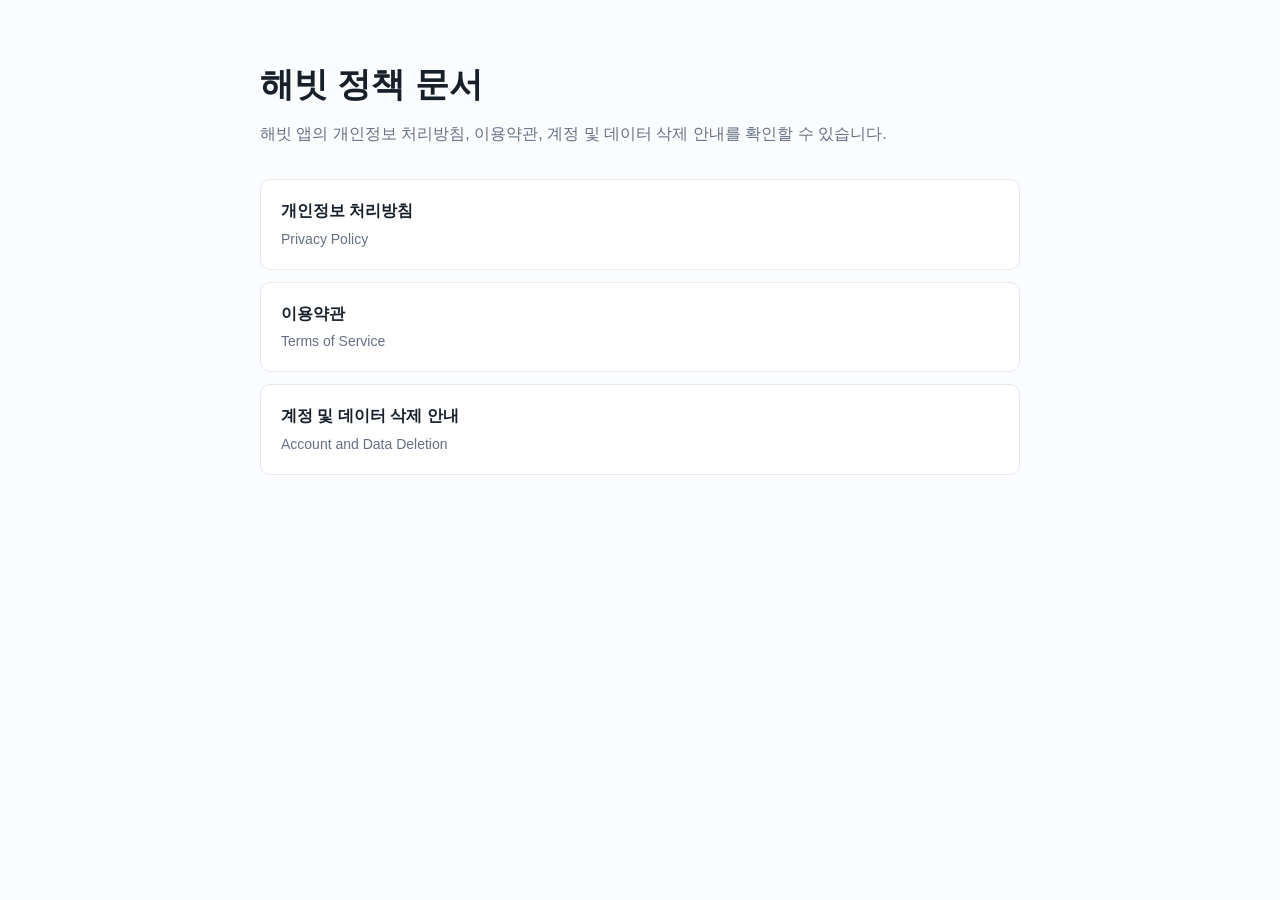
==== index.html @ b988b0a7 "Add Habbit policy pages" ====
<!doctype html>
<html lang="ko">
<head>
  <meta charset="utf-8">
  <meta name="viewport" content="width=device-width, initial-scale=1">
  <title>해빗 정책 문서</title>
  <style>
    :root {
      color-scheme: light;
      --ink: #17202a;
      --muted: #667085;
      --line: #e6e9ef;
      --accent: #14b8a6;
      --bg: #fbfcfd;
    }
    * { box-sizing: border-box; }
    body {
      margin: 0;
      background: var(--bg);
      color: var(--ink);
      font-family: -apple-system, BlinkMacSystemFont, "Segoe UI", sans-serif;
      line-height: 1.65;
    }
    main {
      width: min(760px, calc(100% - 40px));
      margin: 0 auto;
      padding: 64px 0;
    }
    h1 {
      margin: 0 0 10px;
      font-size: 34px;
      line-height: 1.2;
    }
    p { color: var(--muted); }
    nav {
      display: grid;
      gap: 12px;
      margin-top: 32px;
    }
    a {
      display: block;
      padding: 18px 20px;
      border: 1px solid var(--line);
      border-radius: 10px;
      background: #fff;
      color: var(--ink);
      text-decoration: none;
      font-weight: 700;
    }
    a span {
      display: block;
      margin-top: 3px;
      color: var(--muted);
      font-size: 14px;
      font-weight: 500;
    }
    a:hover { border-color: var(--accent); }
  </style>
</head>
<body>
  <main>
    <h1>해빗 정책 문서</h1>
    <p>해빗 앱의 개인정보 처리방침, 이용약관, 계정 및 데이터 삭제 안내를 확인할 수 있습니다.</p>
    <nav aria-label="정책 문서">
      <a href="./privacy/">개인정보 처리방침<span>Privacy Policy</span></a>
      <a href="./terms/">이용약관<span>Terms of Service</span></a>
      <a href="./data-deletion/">계정 및 데이터 삭제 안내<span>Account and Data Deletion</span></a>
    </nav>
  </main>
</body>
</html>
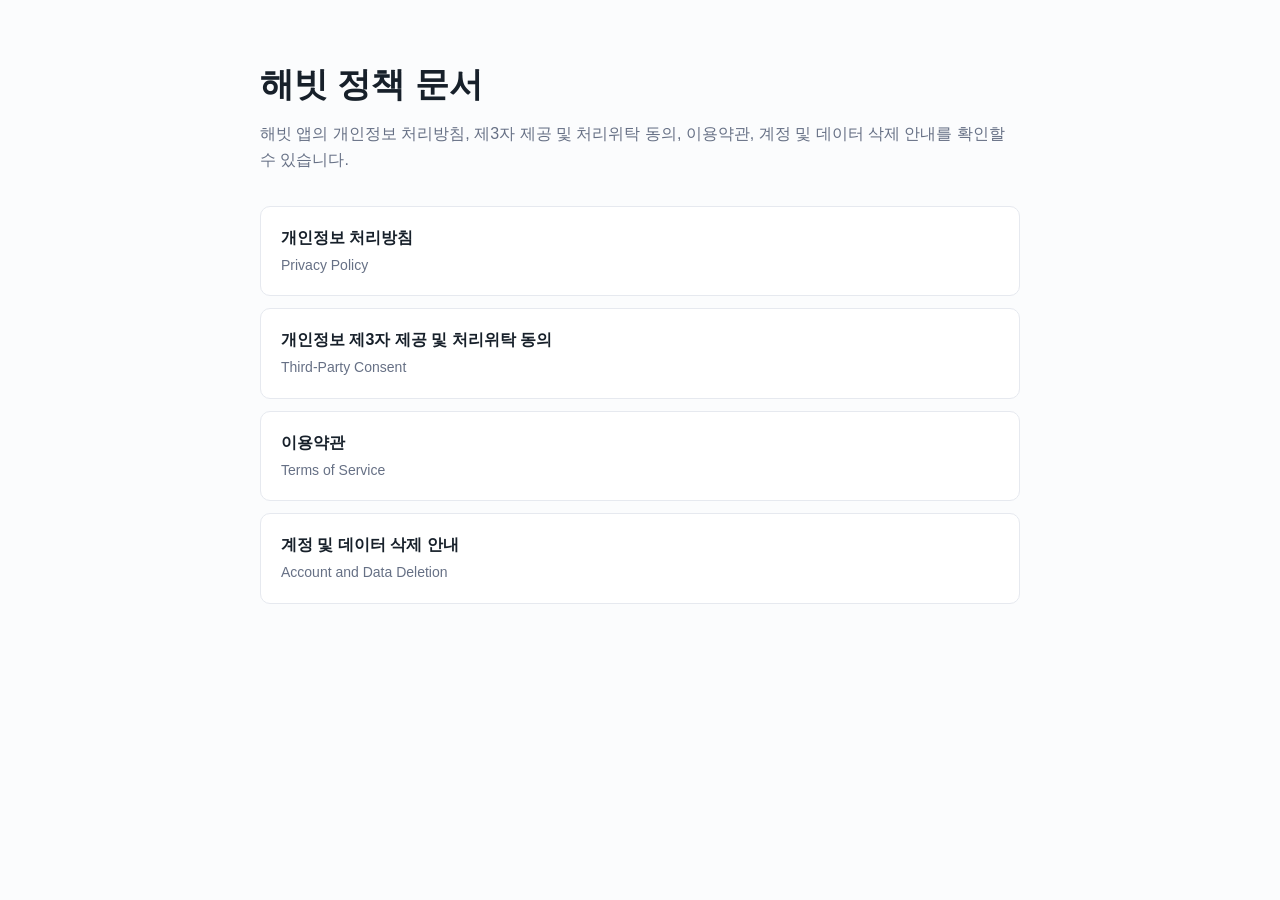
==== commit cc7df04a: "Update privacy policy and third-party consent" ====
--- a/index.html
+++ b/index.html
@@ -60,9 +60,10 @@
 <body>
   <main>
     <h1>해빗 정책 문서</h1>
-    <p>해빗 앱의 개인정보 처리방침, 이용약관, 계정 및 데이터 삭제 안내를 확인할 수 있습니다.</p>
+    <p>해빗 앱의 개인정보 처리방침, 제3자 제공 및 처리위탁 동의, 이용약관, 계정 및 데이터 삭제 안내를 확인할 수 있습니다.</p>
     <nav aria-label="정책 문서">
       <a href="./privacy/">개인정보 처리방침<span>Privacy Policy</span></a>
+      <a href="./third-party-consent/">개인정보 제3자 제공 및 처리위탁 동의<span>Third-Party Consent</span></a>
       <a href="./terms/">이용약관<span>Terms of Service</span></a>
       <a href="./data-deletion/">계정 및 데이터 삭제 안내<span>Account and Data Deletion</span></a>
     </nav>
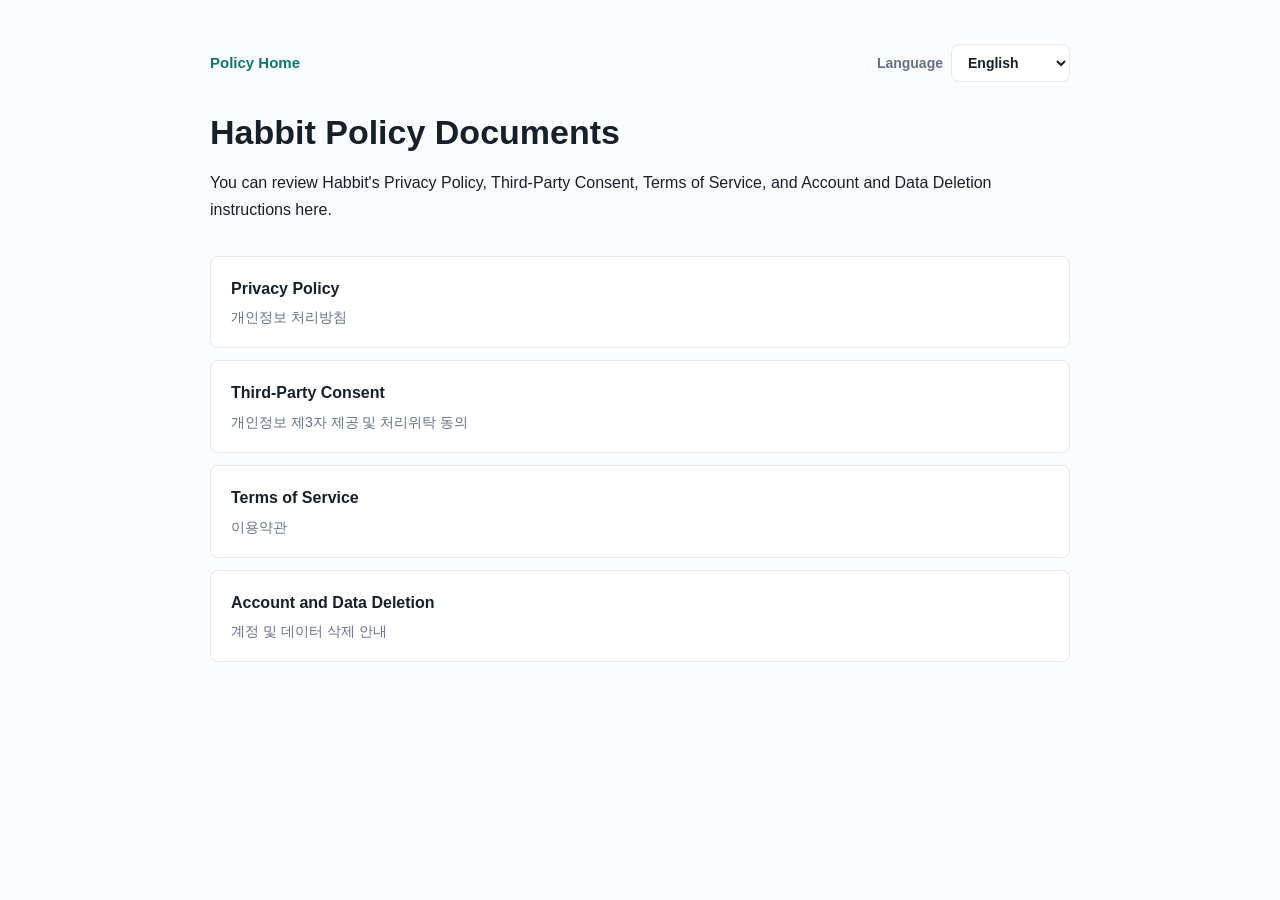
==== commit 2d8f9f23: "Add bilingual policy pages" ====
--- a/index.html
+++ b/index.html
@@ -4,69 +4,43 @@
   <meta charset="utf-8">
   <meta name="viewport" content="width=device-width, initial-scale=1">
   <title>해빗 정책 문서</title>
-  <style>
-    :root {
-      color-scheme: light;
-      --ink: #17202a;
-      --muted: #667085;
-      --line: #e6e9ef;
-      --accent: #14b8a6;
-      --bg: #fbfcfd;
-    }
-    * { box-sizing: border-box; }
-    body {
-      margin: 0;
-      background: var(--bg);
-      color: var(--ink);
-      font-family: -apple-system, BlinkMacSystemFont, "Segoe UI", sans-serif;
-      line-height: 1.65;
-    }
-    main {
-      width: min(760px, calc(100% - 40px));
-      margin: 0 auto;
-      padding: 64px 0;
-    }
-    h1 {
-      margin: 0 0 10px;
-      font-size: 34px;
-      line-height: 1.2;
-    }
-    p { color: var(--muted); }
-    nav {
-      display: grid;
-      gap: 12px;
-      margin-top: 32px;
-    }
-    a {
-      display: block;
-      padding: 18px 20px;
-      border: 1px solid var(--line);
-      border-radius: 10px;
-      background: #fff;
-      color: var(--ink);
-      text-decoration: none;
-      font-weight: 700;
-    }
-    a span {
-      display: block;
-      margin-top: 3px;
-      color: var(--muted);
-      font-size: 14px;
-      font-weight: 500;
-    }
-    a:hover { border-color: var(--accent); }
-  </style>
+  <link rel="stylesheet" href="./assets/policy.css">
 </head>
-<body>
+<body data-page-title-ko="해빗 정책 문서" data-page-title-en="Habbit Policy Documents">
   <main>
-    <h1>해빗 정책 문서</h1>
-    <p>해빗 앱의 개인정보 처리방침, 제3자 제공 및 처리위탁 동의, 이용약관, 계정 및 데이터 삭제 안내를 확인할 수 있습니다.</p>
-    <nav aria-label="정책 문서">
-      <a href="./privacy/">개인정보 처리방침<span>Privacy Policy</span></a>
-      <a href="./third-party-consent/">개인정보 제3자 제공 및 처리위탁 동의<span>Third-Party Consent</span></a>
-      <a href="./terms/">이용약관<span>Terms of Service</span></a>
-      <a href="./data-deletion/">계정 및 데이터 삭제 안내<span>Account and Data Deletion</span></a>
-    </nav>
+    <div class="policy-topbar">
+      <a class="home-link" href="./" data-preserve-lang data-i18n-ko="정책 문서 홈" data-i18n-en="Policy Home">정책 문서 홈</a>
+      <label class="language-switcher">
+        <span data-i18n-ko="언어" data-i18n-en="Language">언어</span>
+        <select data-language-select aria-label="Language">
+          <option value="ko">한국어</option>
+          <option value="en">English</option>
+        </select>
+      </label>
+    </div>
+
+    <section data-lang-content="ko">
+      <h1>해빗 정책 문서</h1>
+      <p>해빗 앱의 개인정보 처리방침, 제3자 제공 및 처리위탁 동의, 이용약관, 계정 및 데이터 삭제 안내를 확인할 수 있습니다.</p>
+      <nav class="nav-grid" aria-label="정책 문서">
+        <a class="nav-card" href="./privacy/" data-preserve-lang>개인정보 처리방침<span>Privacy Policy</span></a>
+        <a class="nav-card" href="./third-party-consent/" data-preserve-lang>개인정보 제3자 제공 및 처리위탁 동의<span>Third-Party Consent</span></a>
+        <a class="nav-card" href="./terms/" data-preserve-lang>이용약관<span>Terms of Service</span></a>
+        <a class="nav-card" href="./data-deletion/" data-preserve-lang>계정 및 데이터 삭제 안내<span>Account and Data Deletion</span></a>
+      </nav>
+    </section>
+
+    <section data-lang-content="en">
+      <h1>Habbit Policy Documents</h1>
+      <p>You can review Habbit's Privacy Policy, Third-Party Consent, Terms of Service, and Account and Data Deletion instructions here.</p>
+      <nav class="nav-grid" aria-label="Policy documents">
+        <a class="nav-card" href="./privacy/" data-preserve-lang>Privacy Policy<span>개인정보 처리방침</span></a>
+        <a class="nav-card" href="./third-party-consent/" data-preserve-lang>Third-Party Consent<span>개인정보 제3자 제공 및 처리위탁 동의</span></a>
+        <a class="nav-card" href="./terms/" data-preserve-lang>Terms of Service<span>이용약관</span></a>
+        <a class="nav-card" href="./data-deletion/" data-preserve-lang>Account and Data Deletion<span>계정 및 데이터 삭제 안내</span></a>
+      </nav>
+    </section>
   </main>
+  <script src="./assets/policy-language.js"></script>
 </body>
 </html>
--- a/assets/policy.css
+++ b/assets/policy.css
@@ -0,0 +1,212 @@
+:root {
+  color-scheme: light;
+  --ink: #17202a;
+  --muted: #667085;
+  --line: #e6e9ef;
+  --accent: #14b8a6;
+  --accent-strong: #0f766e;
+  --bg: #fbfcfd;
+  --surface: #ffffff;
+}
+
+* {
+  box-sizing: border-box;
+}
+
+body {
+  margin: 0;
+  background: var(--bg);
+  color: var(--ink);
+  font-family: -apple-system, BlinkMacSystemFont, "Segoe UI", sans-serif;
+  line-height: 1.72;
+}
+
+main {
+  width: min(860px, calc(100% - 40px));
+  margin: 0 auto;
+  padding: 44px 0 72px;
+}
+
+a {
+  color: var(--accent-strong);
+}
+
+h1 {
+  margin: 0 0 8px;
+  font-size: 34px;
+  line-height: 1.2;
+}
+
+h2 {
+  margin: 38px 0 12px;
+  padding-top: 22px;
+  border-top: 1px solid var(--line);
+  font-size: 22px;
+}
+
+h3 {
+  margin: 24px 0 10px;
+  font-size: 18px;
+}
+
+p,
+li {
+  font-size: 16px;
+}
+
+ul,
+ol {
+  padding-left: 22px;
+}
+
+footer {
+  margin-top: 48px;
+  padding-top: 20px;
+  border-top: 1px solid var(--line);
+  color: var(--muted);
+}
+
+.policy-topbar {
+  display: flex;
+  align-items: center;
+  justify-content: space-between;
+  gap: 16px;
+  margin-bottom: 30px;
+}
+
+.home-link {
+  color: var(--accent-strong);
+  font-size: 15px;
+  font-weight: 700;
+  text-decoration: none;
+}
+
+.home-link:hover {
+  text-decoration: underline;
+}
+
+.language-switcher {
+  display: inline-flex;
+  align-items: center;
+  gap: 8px;
+  color: var(--muted);
+  font-size: 14px;
+  font-weight: 700;
+}
+
+.language-switcher select {
+  min-width: 118px;
+  height: 38px;
+  padding: 0 34px 0 12px;
+  border: 1px solid var(--line);
+  border-radius: 8px;
+  background: var(--surface);
+  color: var(--ink);
+  font: inherit;
+}
+
+.meta {
+  color: var(--muted);
+  margin: 0 0 24px;
+}
+
+.lead {
+  padding: 18px 20px;
+  border: 1px solid var(--line);
+  border-radius: 8px;
+  background: var(--surface);
+}
+
+.nav-grid {
+  display: grid;
+  gap: 12px;
+  margin-top: 32px;
+}
+
+.nav-card {
+  display: block;
+  padding: 18px 20px;
+  border: 1px solid var(--line);
+  border-radius: 8px;
+  background: var(--surface);
+  color: var(--ink);
+  text-decoration: none;
+  font-weight: 700;
+}
+
+.nav-card span {
+  display: block;
+  margin-top: 3px;
+  color: var(--muted);
+  font-size: 14px;
+  font-weight: 500;
+}
+
+.nav-card:hover {
+  border-color: var(--accent);
+}
+
+.table-wrap {
+  overflow-x: auto;
+  border: 1px solid var(--line);
+  border-radius: 8px;
+  background: var(--surface);
+}
+
+table {
+  width: 100%;
+  min-width: 720px;
+  border-collapse: collapse;
+}
+
+th,
+td {
+  padding: 14px 16px;
+  border-bottom: 1px solid var(--line);
+  text-align: left;
+  vertical-align: top;
+  font-size: 15px;
+}
+
+th {
+  background: #f6f8fa;
+  font-weight: 700;
+}
+
+tr:last-child td {
+  border-bottom: 0;
+}
+
+[data-lang-content] {
+  display: none;
+}
+
+[data-lang-content].is-active {
+  display: block;
+}
+
+@media (max-width: 560px) {
+  main {
+    width: min(100% - 28px, 860px);
+    padding: 30px 0 56px;
+  }
+
+  .policy-topbar {
+    align-items: stretch;
+    flex-direction: column;
+    gap: 12px;
+  }
+
+  .language-switcher {
+    justify-content: space-between;
+    width: 100%;
+  }
+
+  .language-switcher select {
+    flex: 0 0 150px;
+  }
+
+  h1 {
+    font-size: 30px;
+  }
+}
